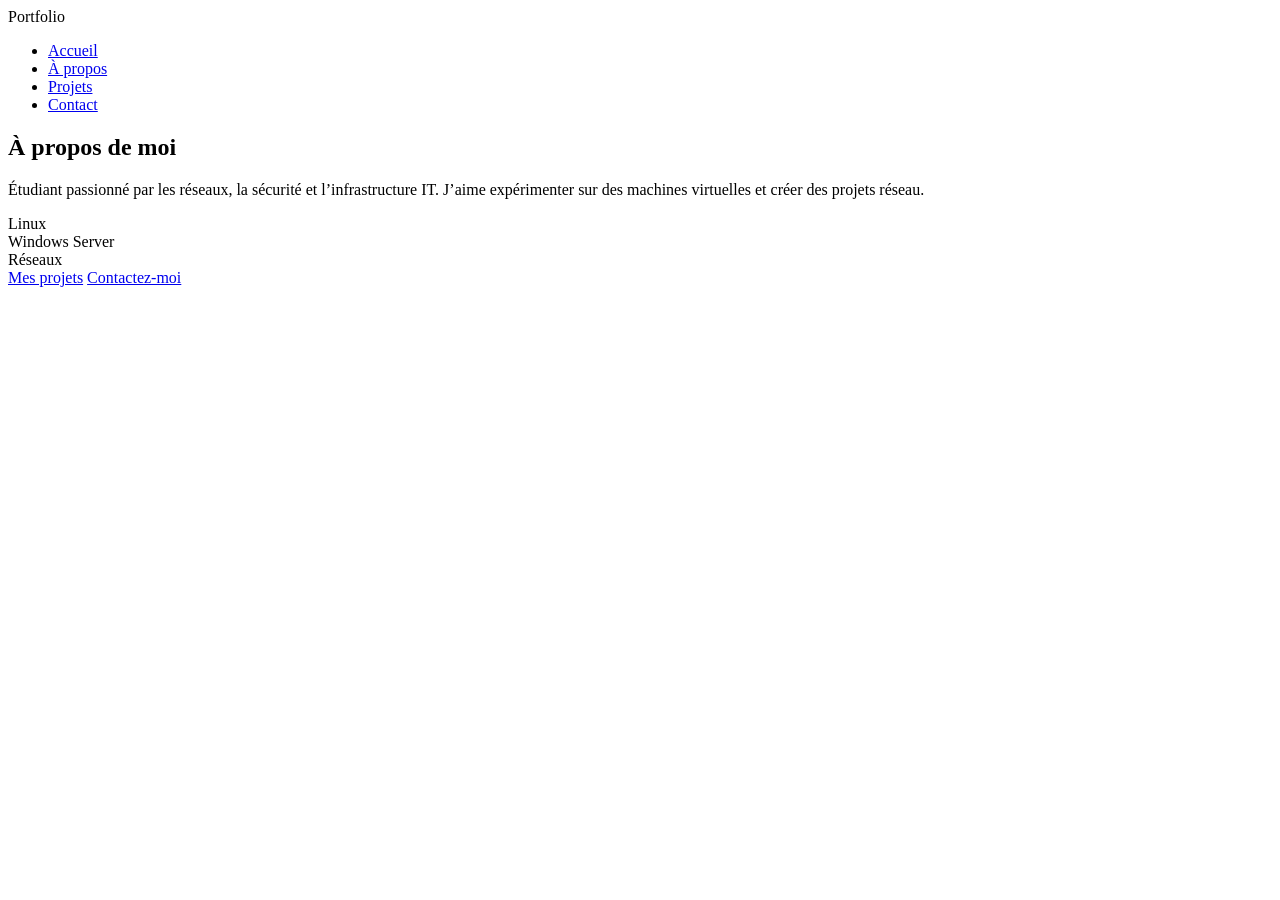
==== about.html @ 449d806c "Update about.html" ====
<!DOCTYPE html>
<html lang="fr">
<head>
  <meta charset="UTF-8">
  <meta name="viewport" content="width=device-width, initial-scale=1.0">
  <title>À propos - Hénoc Alan OGANDAGA</title>
  <link rel="stylesheet" href="css/style.css">
</head>
<body>
  <header>
    <nav>
      <div class="logo">Portfolio</div>
      <ul>
        <li><a href="index.html">Accueil</a></li>
        <li><a href="about.html" class="active">À propos</a></li>
        <li><a href="projects.html">Projets</a></li>
        <li><a href="contact.html">Contact</a></li>
      </ul>
    </nav>
  </header>

  <section class="about">
    <div class="about-text">
      <h1>À propos de moi</h1>
      <p>Étudiant passionné par les réseaux, la sécurité et l’infrastructure IT. J’aime expérimenter sur des machines virtuelles et créer des projets réseau.</p>
      <div class="skills">
        <div class="skill"><span>Linux</span><div class="bar"><div style="width: 90%;"></div></div></div>
        <div class="skill"><span>Windows Server</span><div class="bar"><div style="width: 85%;"></div></div></div>
        <div class="skill"><span>Réseaux</span><div class="bar"><div style="width: 95%;"></div></div></div>
      </div>
      <div class="hero-buttons">
        <a href="projects.html" class="btn-outline">Mes projets</a>
        <a href="contact.html" class="btn">Contactez-moi</a>
      </div>
    </div>
  </section>
</body>
</html>
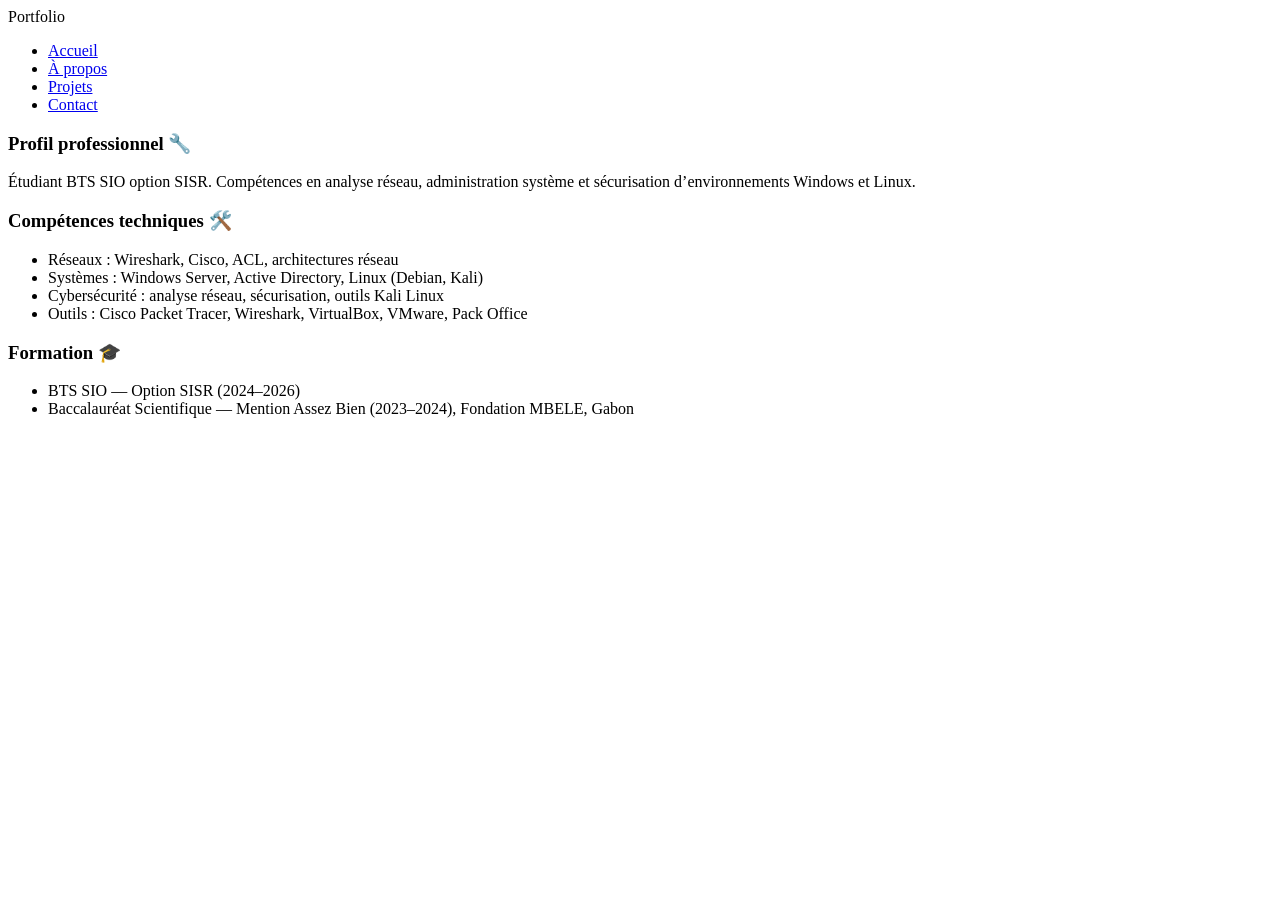
==== commit 18775559: "Update about.html" ====
--- a/about.html
+++ b/about.html
@@ -7,32 +7,41 @@
   <link rel="stylesheet" href="css/style.css">
 </head>
 <body>
-  <header>
-    <nav>
-      <div class="logo">Portfolio</div>
-      <ul>
-        <li><a href="index.html">Accueil</a></li>
-        <li><a href="about.html" class="active">À propos</a></li>
-        <li><a href="projects.html">Projets</a></li>
-        <li><a href="contact.html">Contact</a></li>
-      </ul>
-    </nav>
-  </header>
 
-  <section class="about">
-    <div class="about-text">
-      <h1>À propos de moi</h1>
-      <p>Étudiant passionné par les réseaux, la sécurité et l’infrastructure IT. J’aime expérimenter sur des machines virtuelles et créer des projets réseau.</p>
-      <div class="skills">
-        <div class="skill"><span>Linux</span><div class="bar"><div style="width: 90%;"></div></div></div>
-        <div class="skill"><span>Windows Server</span><div class="bar"><div style="width: 85%;"></div></div></div>
-        <div class="skill"><span>Réseaux</span><div class="bar"><div style="width: 95%;"></div></div></div>
-      </div>
-      <div class="hero-buttons">
-        <a href="projects.html" class="btn-outline">Mes projets</a>
-        <a href="contact.html" class="btn">Contactez-moi</a>
-      </div>
-    </div>
-  </section>
+<header>
+  <nav>
+    <div class="logo">Portfolio</div>
+    <ul>
+      <li><a href="index.html">Accueil</a></li>
+      <li><a href="about.html" class="active">À propos</a></li>
+      <li><a href="projects.html">Projets</a></li>
+      <li><a href="contact.html">Contact</a></li>
+    </ul>
+  </nav>
+</header>
+
+<section class="info-blocks">
+  <div class="block">
+    <h3>Profil professionnel 🔧</h3>
+    <p>Étudiant BTS SIO option SISR. Compétences en analyse réseau, administration système et sécurisation d’environnements Windows et Linux.</p>
+  </div>
+  <div class="block">
+    <h3>Compétences techniques 🛠️</h3>
+    <ul>
+      <li>Réseaux : Wireshark, Cisco, ACL, architectures réseau</li>
+      <li>Systèmes : Windows Server, Active Directory, Linux (Debian, Kali)</li>
+      <li>Cybersécurité : analyse réseau, sécurisation, outils Kali Linux</li>
+      <li>Outils : Cisco Packet Tracer, Wireshark, VirtualBox, VMware, Pack Office</li>
+    </ul>
+  </div>
+  <div class="block">
+    <h3>Formation 🎓</h3>
+    <ul>
+      <li>BTS SIO — Option SISR (2024–2026)</li>
+      <li>Baccalauréat Scientifique — Mention Assez Bien (2023–2024), Fondation MBELE, Gabon</li>
+    </ul>
+  </div>
+</section>
+
 </body>
 </html>
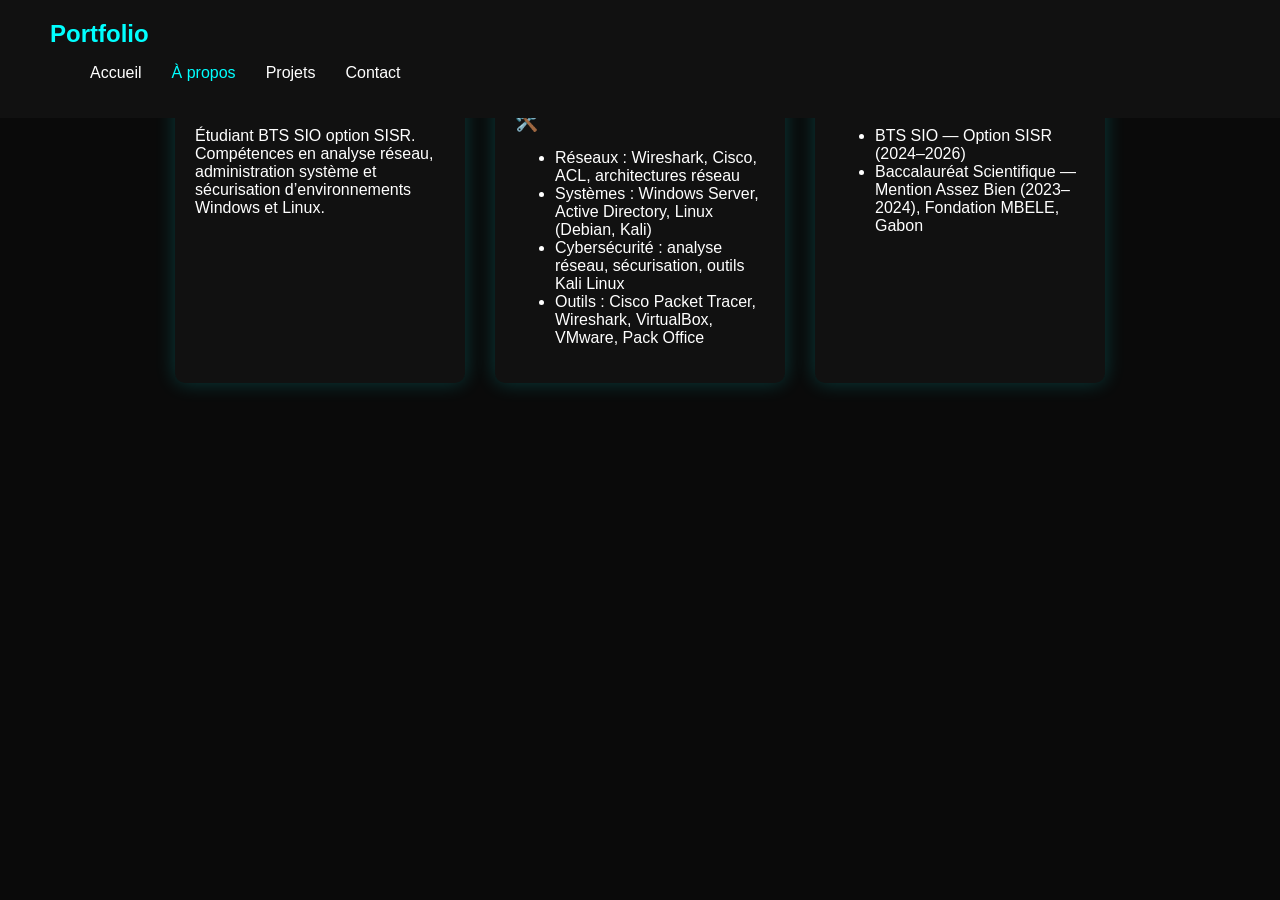
==== commit 3f58d460: "Update about.html" ====
--- a/about.html
+++ b/about.html
@@ -4,7 +4,7 @@
   <meta charset="UTF-8">
   <meta name="viewport" content="width=device-width, initial-scale=1.0">
   <title>À propos - Hénoc Alan OGANDAGA</title>
-  <link rel="stylesheet" href="css/style.css">
+  <link rel="stylesheet" href="style.css">
 </head>
 <body>
 
--- a/style.css
+++ b/style.css
@@ -0,0 +1,152 @@
+/* Général */
+body {
+  margin: 0;
+  font-family: 'Montserrat', sans-serif;
+  background: #0a0a0a;
+  color: #fff;
+}
+
+/* Header */
+header {
+  position: fixed;
+  width: 100%;
+  top: 0;
+  background: #111;
+  display: flex;
+  justify-content: space-between;
+  align-items: center;
+  padding: 20px 50px;
+  z-index: 1000;
+}
+
+header .logo {
+  font-size: 1.5em;
+  font-weight: bold;
+  color: #00ffff;
+}
+
+header nav ul {
+  list-style: none;
+  display: flex;
+  gap: 30px;
+}
+
+header nav ul li a {
+  color: #fff;
+  text-decoration: none;
+  font-weight: 500;
+}
+
+header nav ul li a.active,
+header nav ul li a:hover {
+  color: #00ffff;
+}
+
+/* Hero */
+.hero {
+  display: flex;
+  justify-content: center;
+  align-items: center;
+  height: 80vh;
+  text-align: center;
+}
+
+.hero-text h1 {
+  font-size: 3em;
+  margin-bottom: 15px;
+  color: #00ffff;
+}
+
+.hero-buttons a {
+  padding: 12px 25px;
+  margin: 5px;
+  border-radius: 5px;
+  font-weight: bold;
+  text-decoration: none;
+  transition: transform 0.3s, background 0.3s;
+}
+
+.btn {
+  background: #00ffff;
+  color: #0a0a0a;
+}
+
+.btn:hover {
+  transform: scale(1.1);
+  background: #00cccc;
+}
+
+.btn-outline {
+  border: 2px solid #00ffff;
+  color: #00ffff;
+}
+
+.btn-outline:hover {
+  transform: scale(1.1);
+  background: #002222;
+}
+
+/* Blocs */
+.info-blocks {
+  display: flex;
+  flex-wrap: wrap;
+  justify-content: center;
+  gap: 30px;
+  padding: 50px;
+}
+
+.block {
+  background: #111;
+  width: 250px;
+  padding: 20px;
+  border-radius: 10px;
+  box-shadow: 0 0 20px #00ffff33;
+  transition: transform 0.3s, box-shadow 0.3s;
+}
+
+.block:hover {
+  transform: translateY(-10px);
+  box-shadow: 0 0 30px #00ffff66;
+}
+
+.block h3 {
+  color: #00ffff;
+  margin-bottom: 10px;
+}
+
+/* Cartes projets */
+.projects-preview {
+  text-align: center;
+  padding: 50px;
+}
+
+.project-cards {
+  display: flex;
+  justify-content: center;
+  flex-wrap: wrap;
+  gap: 30px;
+  margin-top: 30px;
+}
+
+.card {
+  background: #111;
+  width: 220px;
+  height: 120px;
+  display: flex;
+  align-items: center;
+  justify-content: center;
+  text-align: center;
+  border-radius: 10px;
+  box-shadow: 0 0 20px #00ffff33;
+  transition: transform 0.3s, box-shadow 0.3s;
+}
+
+.card:hover {
+  transform: translateY(-10px);
+  box-shadow: 0 0 30px #00ffff66;
+}
+
+.card h3 {
+  color: #00ffff;
+  margin: 0 5px;
+}
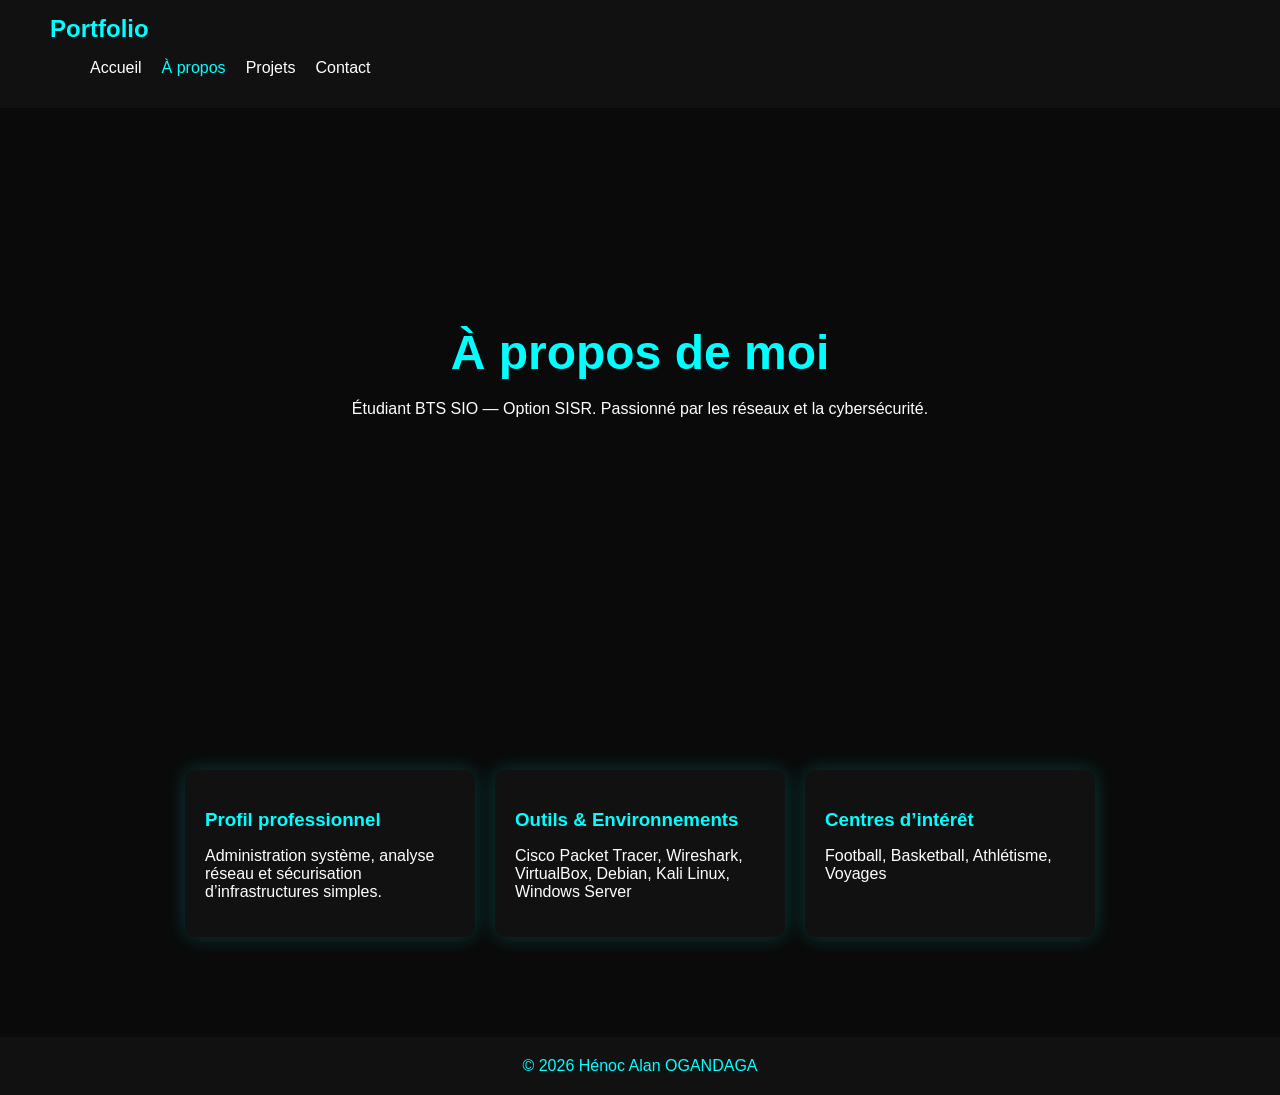
==== commit 0f645f34: "Update about.html" ====
--- a/about.html
+++ b/about.html
@@ -3,7 +3,7 @@
 <head>
   <meta charset="UTF-8">
   <meta name="viewport" content="width=device-width, initial-scale=1.0">
-  <title>À propos - Hénoc Alan OGANDAGA</title>
+  <title>À propos - Portfolio</title>
   <link rel="stylesheet" href="style.css">
 </head>
 <body>
@@ -20,28 +20,31 @@
   </nav>
 </header>
 
-<section class="info-blocks">
-  <div class="block">
-    <h3>Profil professionnel 🔧</h3>
-    <p>Étudiant BTS SIO option SISR. Compétences en analyse réseau, administration système et sécurisation d’environnements Windows et Linux.</p>
-  </div>
-  <div class="block">
-    <h3>Compétences techniques 🛠️</h3>
-    <ul>
-      <li>Réseaux : Wireshark, Cisco, ACL, architectures réseau</li>
-      <li>Systèmes : Windows Server, Active Directory, Linux (Debian, Kali)</li>
-      <li>Cybersécurité : analyse réseau, sécurisation, outils Kali Linux</li>
-      <li>Outils : Cisco Packet Tracer, Wireshark, VirtualBox, VMware, Pack Office</li>
-    </ul>
-  </div>
-  <div class="block">
-    <h3>Formation 🎓</h3>
-    <ul>
-      <li>BTS SIO — Option SISR (2024–2026)</li>
-      <li>Baccalauréat Scientifique — Mention Assez Bien (2023–2024), Fondation MBELE, Gabon</li>
-    </ul>
+<section class="hero">
+  <div>
+    <h1>À propos de moi</h1>
+    <p>Étudiant BTS SIO — Option SISR. Passionné par les réseaux et la cybersécurité.</p>
   </div>
 </section>
 
+<section class="info-blocks">
+  <div class="block">
+    <h3>Profil professionnel</h3>
+    <p>Administration système, analyse réseau et sécurisation d’infrastructures simples.</p>
+  </div>
+  <div class="block">
+    <h3>Outils & Environnements</h3>
+    <p>Cisco Packet Tracer, Wireshark, VirtualBox, Debian, Kali Linux, Windows Server</p>
+  </div>
+  <div class="block">
+    <h3>Centres d’intérêt</h3>
+    <p>Football, Basketball, Athlétisme, Voyages</p>
+  </div>
+</section>
+
+<footer>
+  © 2026 Hénoc Alan OGANDAGA
+</footer>
+
 </body>
 </html>
--- a/style.css
+++ b/style.css
@@ -1,3 +1,5 @@
+/* === style.css === */
+
 /* Général */
 body {
   margin: 0;
@@ -5,6 +7,8 @@
   background: #0a0a0a;
   color: #fff;
 }
+
+a { text-decoration: none; }
 
 /* Header */
 header {
@@ -15,7 +19,7 @@
   display: flex;
   justify-content: space-between;
   align-items: center;
-  padding: 20px 50px;
+  padding: 15px 50px;
   z-index: 1000;
 }
 
@@ -28,12 +32,11 @@
 header nav ul {
   list-style: none;
   display: flex;
-  gap: 30px;
+  gap: 20px;
 }
 
 header nav ul li a {
   color: #fff;
-  text-decoration: none;
   font-weight: 500;
 }
 
@@ -51,19 +54,19 @@
   text-align: center;
 }
 
-.hero-text h1 {
+.hero h1 {
   font-size: 3em;
-  margin-bottom: 15px;
   color: #00ffff;
+  margin-bottom: 20px;
 }
 
 .hero-buttons a {
+  display: inline-block;
   padding: 12px 25px;
   margin: 5px;
   border-radius: 5px;
   font-weight: bold;
-  text-decoration: none;
-  transition: transform 0.3s, background 0.3s;
+  transition: transform 0.2s;
 }
 
 .btn {
@@ -71,28 +74,22 @@
   color: #0a0a0a;
 }
 
-.btn:hover {
-  transform: scale(1.1);
-  background: #00cccc;
-}
-
 .btn-outline {
   border: 2px solid #00ffff;
   color: #00ffff;
 }
 
-.btn-outline:hover {
+.btn:hover, .btn-outline:hover {
   transform: scale(1.1);
-  background: #002222;
 }
 
-/* Blocs */
+/* Info blocks */
 .info-blocks {
   display: flex;
   flex-wrap: wrap;
   justify-content: center;
-  gap: 30px;
-  padding: 50px;
+  gap: 20px;
+  padding: 50px 20px 100px 20px;
 }
 
 .block {
@@ -104,49 +101,20 @@
   transition: transform 0.3s, box-shadow 0.3s;
 }
 
+.block h3 {
+  color: #00ffff;
+  margin-bottom: 10px;
+}
+
 .block:hover {
   transform: translateY(-10px);
   box-shadow: 0 0 30px #00ffff66;
 }
 
-.block h3 {
+/* Footer */
+footer {
+  text-align: center;
+  padding: 20px;
+  background: #111;
   color: #00ffff;
-  margin-bottom: 10px;
 }
-
-/* Cartes projets */
-.projects-preview {
-  text-align: center;
-  padding: 50px;
-}
-
-.project-cards {
-  display: flex;
-  justify-content: center;
-  flex-wrap: wrap;
-  gap: 30px;
-  margin-top: 30px;
-}
-
-.card {
-  background: #111;
-  width: 220px;
-  height: 120px;
-  display: flex;
-  align-items: center;
-  justify-content: center;
-  text-align: center;
-  border-radius: 10px;
-  box-shadow: 0 0 20px #00ffff33;
-  transition: transform 0.3s, box-shadow 0.3s;
-}
-
-.card:hover {
-  transform: translateY(-10px);
-  box-shadow: 0 0 30px #00ffff66;
-}
-
-.card h3 {
-  color: #00ffff;
-  margin: 0 5px;
-}
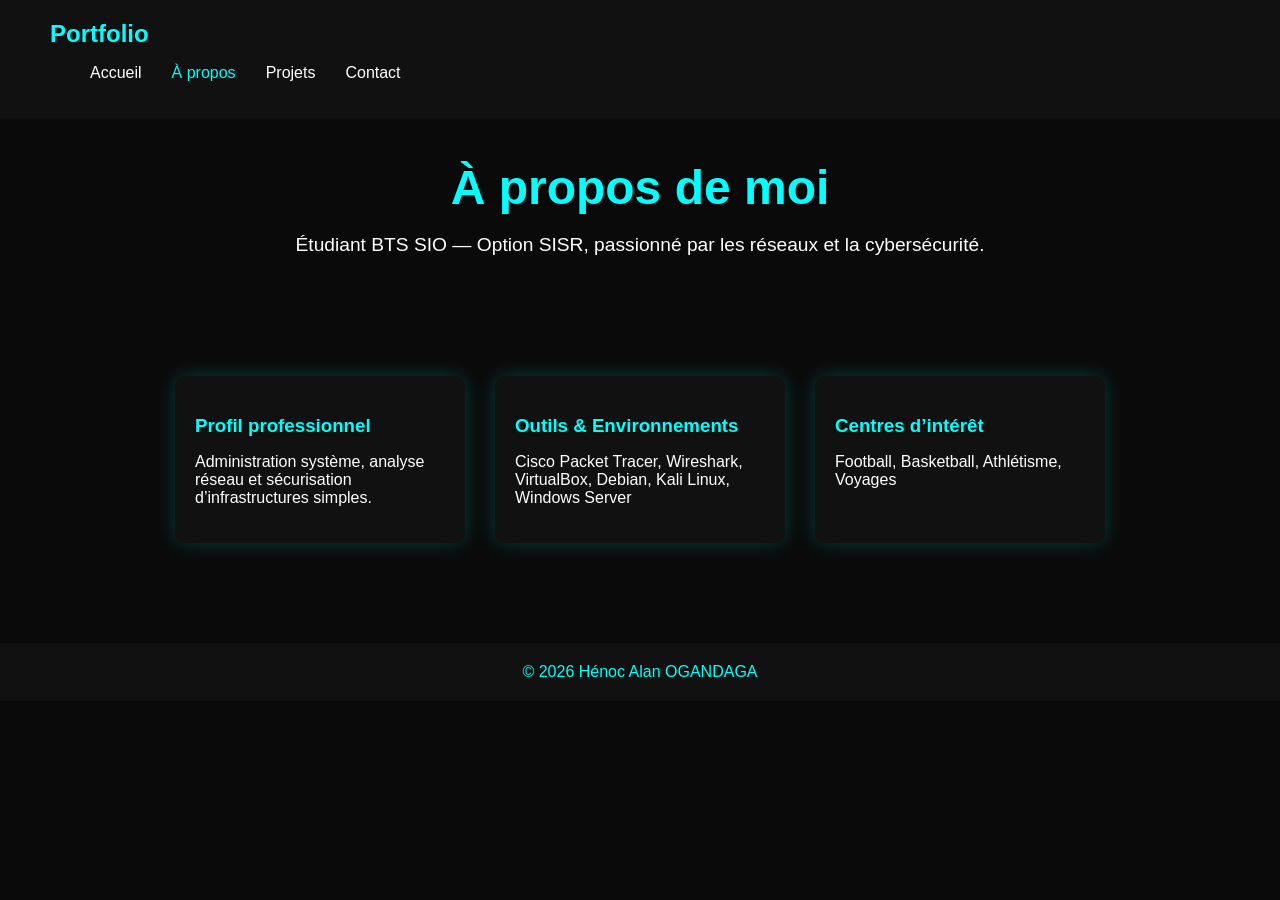
==== commit f5ea4878: "Update about.html" ====
--- a/about.html
+++ b/about.html
@@ -23,7 +23,7 @@
 <section class="hero">
   <div>
     <h1>À propos de moi</h1>
-    <p>Étudiant BTS SIO — Option SISR. Passionné par les réseaux et la cybersécurité.</p>
+    <p>Étudiant BTS SIO — Option SISR, passionné par les réseaux et la cybersécurité.</p>
   </div>
 </section>
 
--- a/style.css
+++ b/style.css
@@ -1,4 +1,4 @@
-/* === style.css === */
+/* === style.css complet et fonctionnel === */
 
 /* Général */
 body {
@@ -19,7 +19,7 @@
   display: flex;
   justify-content: space-between;
   align-items: center;
-  padding: 15px 50px;
+  padding: 20px 50px;
   z-index: 1000;
 }
 
@@ -32,7 +32,7 @@
 header nav ul {
   list-style: none;
   display: flex;
-  gap: 20px;
+  gap: 30px;
 }
 
 header nav ul li a {
@@ -48,25 +48,31 @@
 /* Hero */
 .hero {
   display: flex;
+  flex-direction: column;
   justify-content: center;
   align-items: center;
-  height: 80vh;
   text-align: center;
+  padding: 120px 20px 50px 20px;
 }
 
 .hero h1 {
   font-size: 3em;
   color: #00ffff;
+  margin-bottom: 15px;
+}
+
+.hero p {
+  font-size: 1.2em;
   margin-bottom: 20px;
 }
 
 .hero-buttons a {
   display: inline-block;
+  margin: 5px;
   padding: 12px 25px;
-  margin: 5px;
   border-radius: 5px;
   font-weight: bold;
-  transition: transform 0.2s;
+  transition: transform 0.2s, box-shadow 0.2s;
 }
 
 .btn {
@@ -80,15 +86,16 @@
 }
 
 .btn:hover, .btn-outline:hover {
-  transform: scale(1.1);
+  transform: translateY(-3px);
+  box-shadow: 0 0 15px #00ffff88;
 }
 
-/* Info blocks */
+/* Info Blocks */
 .info-blocks {
   display: flex;
   flex-wrap: wrap;
   justify-content: center;
-  gap: 20px;
+  gap: 30px;
   padding: 50px 20px 100px 20px;
 }
 
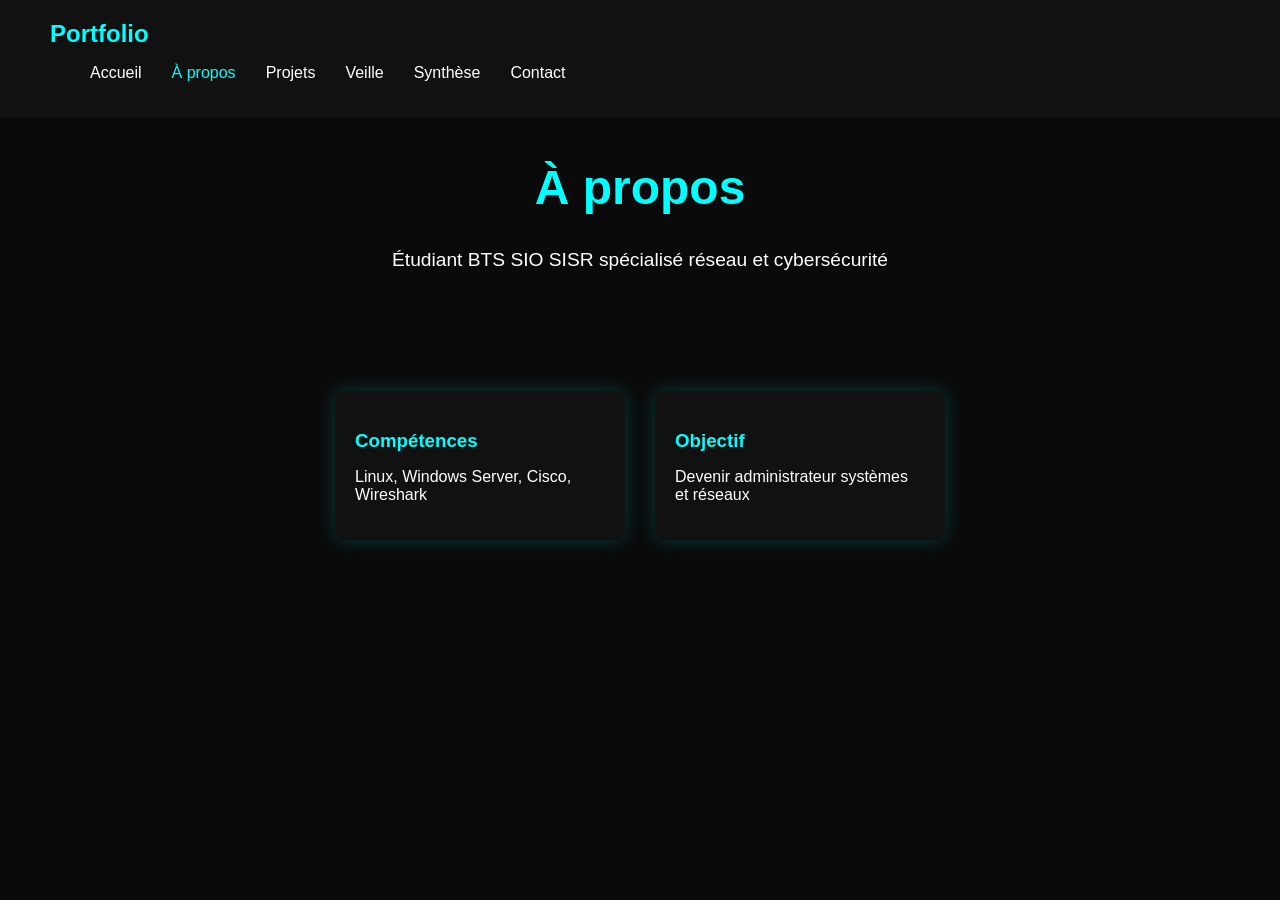
==== commit 724ba2ff: "Update about.html" ====
--- a/about.html
+++ b/about.html
@@ -1,50 +1,42 @@
 <!DOCTYPE html>
 <html lang="fr">
 <head>
-  <meta charset="UTF-8">
-  <meta name="viewport" content="width=device-width, initial-scale=1.0">
-  <title>À propos - Portfolio</title>
-  <link rel="stylesheet" href="style.css">
+<meta charset="UTF-8">
+<title>À propos</title>
+<link rel="stylesheet" href="style.css">
 </head>
 <body>
 
 <header>
-  <nav>
-    <div class="logo">Portfolio</div>
-    <ul>
-      <li><a href="index.html">Accueil</a></li>
-      <li><a href="about.html" class="active">À propos</a></li>
-      <li><a href="projects.html">Projets</a></li>
-      <li><a href="contact.html">Contact</a></li>
-    </ul>
-  </nav>
+<nav>
+<div class="logo">Portfolio</div>
+<ul>
+<li><a href="index.html">Accueil</a></li>
+<li><a href="about.html" class="active">À propos</a></li>
+<li><a href="projects.html">Projets</a></li>
+<li><a href="veille.html">Veille</a></li>
+<li><a href="synthese.html">Synthèse</a></li>
+<li><a href="contact.html">Contact</a></li>
+</ul>
+</nav>
 </header>
 
 <section class="hero">
-  <div>
-    <h1>À propos de moi</h1>
-    <p>Étudiant BTS SIO — Option SISR, passionné par les réseaux et la cybersécurité.</p>
-  </div>
+<h1>À propos</h1>
+<p>Étudiant BTS SIO SISR spécialisé réseau et cybersécurité</p>
 </section>
 
 <section class="info-blocks">
-  <div class="block">
-    <h3>Profil professionnel</h3>
-    <p>Administration système, analyse réseau et sécurisation d’infrastructures simples.</p>
-  </div>
-  <div class="block">
-    <h3>Outils & Environnements</h3>
-    <p>Cisco Packet Tracer, Wireshark, VirtualBox, Debian, Kali Linux, Windows Server</p>
-  </div>
-  <div class="block">
-    <h3>Centres d’intérêt</h3>
-    <p>Football, Basketball, Athlétisme, Voyages</p>
-  </div>
+<div class="block">
+<h3>Compétences</h3>
+<p>Linux, Windows Server, Cisco, Wireshark</p>
+</div>
+
+<div class="block">
+<h3>Objectif</h3>
+<p>Devenir administrateur systèmes et réseaux</p>
+</div>
 </section>
-
-<footer>
-  © 2026 Hénoc Alan OGANDAGA
-</footer>
 
 </body>
 </html>
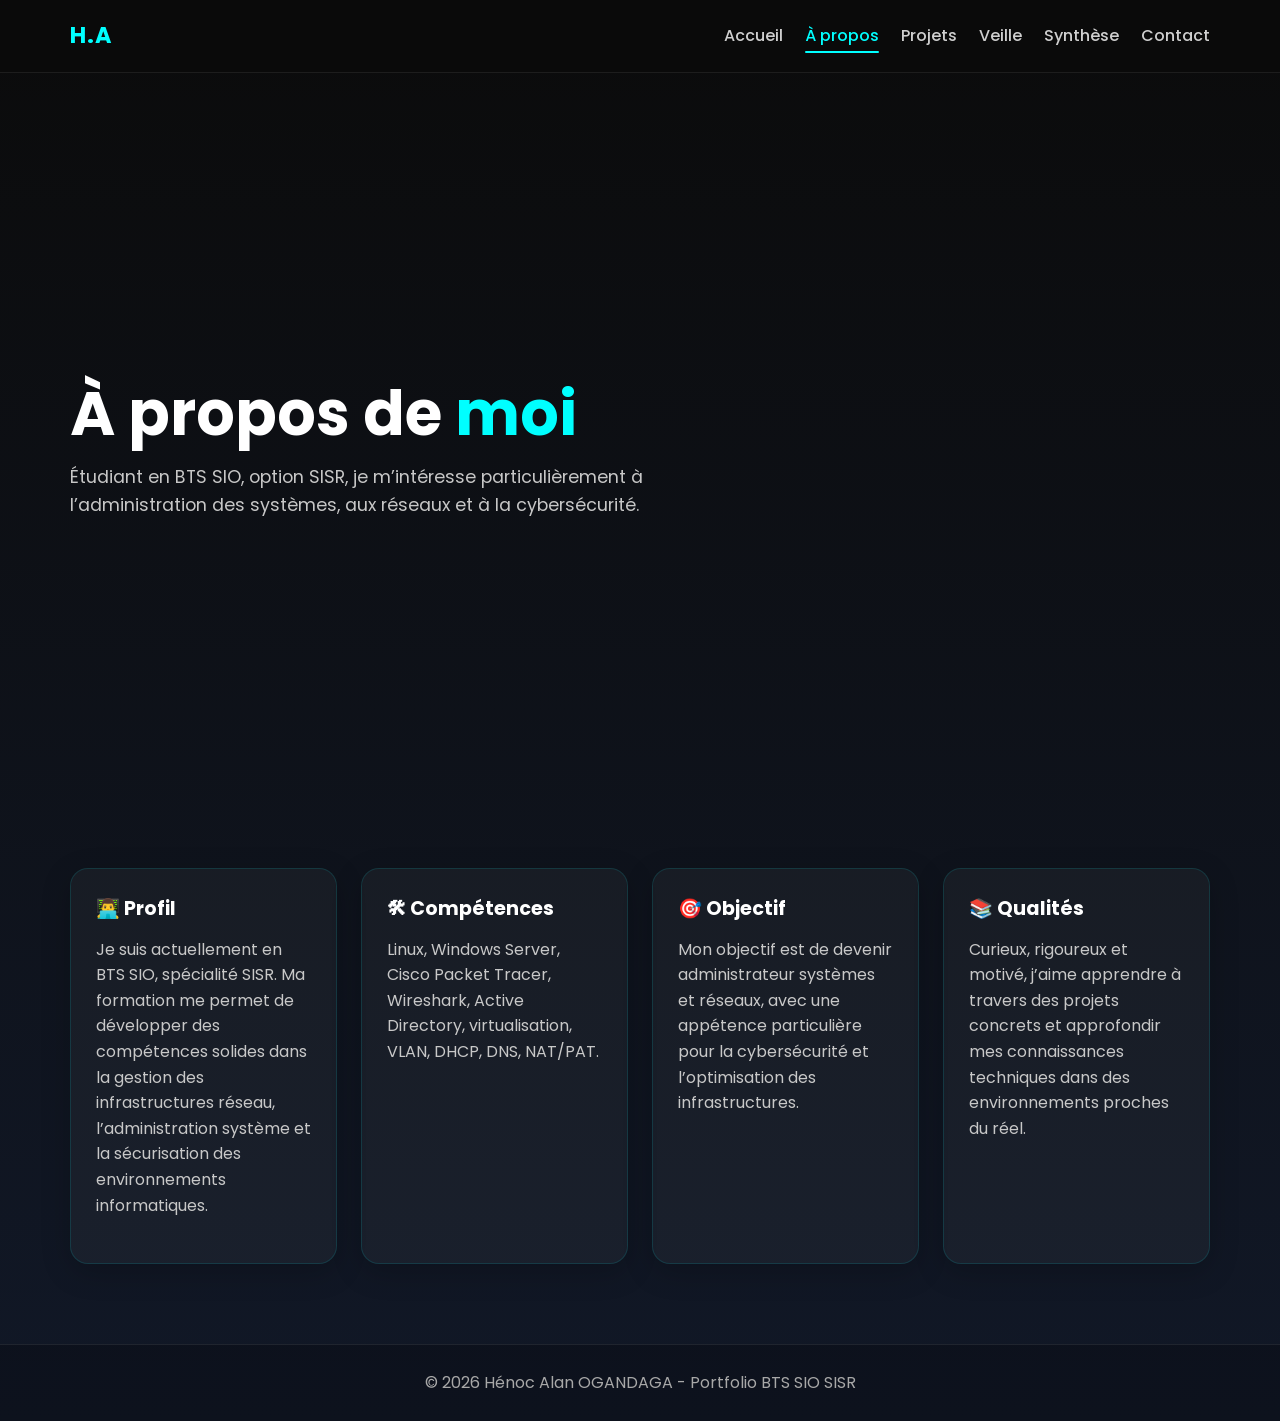
==== commit 027001c5: "Update about.html" ====
--- a/about.html
+++ b/about.html
@@ -1,42 +1,74 @@
 <!DOCTYPE html>
 <html lang="fr">
 <head>
-<meta charset="UTF-8">
-<title>À propos</title>
-<link rel="stylesheet" href="style.css">
+  <meta charset="UTF-8">
+  <meta name="viewport" content="width=device-width, initial-scale=1.0">
+  <title>À propos - Hénoc Alan OGANDAGA</title>
+  <link rel="stylesheet" href="style.css">
+  <link href="https://fonts.googleapis.com/css2?family=Poppins:wght@400;500;600;700&display=swap" rel="stylesheet">
 </head>
 <body>
 
-<header>
-<nav>
-<div class="logo">Portfolio</div>
-<ul>
-<li><a href="index.html">Accueil</a></li>
-<li><a href="about.html" class="active">À propos</a></li>
-<li><a href="projects.html">Projets</a></li>
-<li><a href="veille.html">Veille</a></li>
-<li><a href="synthese.html">Synthèse</a></li>
-<li><a href="contact.html">Contact</a></li>
-</ul>
-</nav>
-</header>
+  <header>
+    <nav>
+      <div class="logo">H.A</div>
+      <ul>
+        <li><a href="index.html">Accueil</a></li>
+        <li><a href="about.html" class="active">À propos</a></li>
+        <li><a href="projects.html">Projets</a></li>
+        <li><a href="veille.html">Veille</a></li>
+        <li><a href="synthese.html">Synthèse</a></li>
+        <li><a href="contact.html">Contact</a></li>
+      </ul>
+    </nav>
+  </header>
 
-<section class="hero">
-<h1>À propos</h1>
-<p>Étudiant BTS SIO SISR spécialisé réseau et cybersécurité</p>
-</section>
+  <section class="hero">
+    <h1>À propos de <span>moi</span></h1>
+    <p>
+      Étudiant en BTS SIO, option SISR, je m’intéresse particulièrement à l’administration
+      des systèmes, aux réseaux et à la cybersécurité.
+    </p>
+  </section>
 
-<section class="info-blocks">
-<div class="block">
-<h3>Compétences</h3>
-<p>Linux, Windows Server, Cisco, Wireshark</p>
-</div>
+  <section class="info-blocks">
+    <div class="block">
+      <h3>👨‍💻 Profil</h3>
+      <p>
+        Je suis actuellement en BTS SIO, spécialité SISR. Ma formation me permet de développer
+        des compétences solides dans la gestion des infrastructures réseau, l’administration
+        système et la sécurisation des environnements informatiques.
+      </p>
+    </div>
 
-<div class="block">
-<h3>Objectif</h3>
-<p>Devenir administrateur systèmes et réseaux</p>
-</div>
-</section>
+    <div class="block">
+      <h3>🛠 Compétences</h3>
+      <p>
+        Linux, Windows Server, Cisco Packet Tracer, Wireshark, Active Directory,
+        virtualisation, VLAN, DHCP, DNS, NAT/PAT.
+      </p>
+    </div>
+
+    <div class="block">
+      <h3>🎯 Objectif</h3>
+      <p>
+        Mon objectif est de devenir administrateur systèmes et réseaux, avec une appétence
+        particulière pour la cybersécurité et l’optimisation des infrastructures.
+      </p>
+    </div>
+
+    <div class="block">
+      <h3>📚 Qualités</h3>
+      <p>
+        Curieux, rigoureux et motivé, j’aime apprendre à travers des projets concrets
+        et approfondir mes connaissances techniques dans des environnements proches du réel.
+      </p>
+    </div>
+  </section>
+
+  <footer>
+    © 2026 Hénoc Alan OGANDAGA - Portfolio BTS SIO SISR
+  </footer>
 
 </body>
 </html>
--- a/style.css
+++ b/style.css
@@ -1,127 +1,234 @@
-/* === style.css complet et fonctionnel === */
-
-/* Général */
+* {
+  margin: 0;
+  padding: 0;
+  box-sizing: border-box;
+}
+
 body {
-  margin: 0;
-  font-family: 'Montserrat', sans-serif;
-  background: #0a0a0a;
-  color: #fff;
-}
-
-a { text-decoration: none; }
-
-/* Header */
+  font-family: 'Poppins', sans-serif;
+  background: linear-gradient(180deg, #0b0b0b 0%, #111827 100%);
+  color: white;
+  line-height: 1.6;
+}
+
+/* HEADER / NAV */
 header {
-  position: fixed;
-  width: 100%;
+  position: sticky;
   top: 0;
-  background: #111;
+  z-index: 1000;
+  background: rgba(11, 11, 11, 0.9);
+  backdrop-filter: blur(10px);
+  border-bottom: 1px solid rgba(255, 255, 255, 0.08);
+}
+
+nav {
+  max-width: 1200px;
+  margin: 0 auto;
+  padding: 18px 30px;
   display: flex;
   justify-content: space-between;
   align-items: center;
-  padding: 20px 50px;
-  z-index: 1000;
-}
-
-header .logo {
-  font-size: 1.5em;
-  font-weight: bold;
-  color: #00ffff;
-}
-
-header nav ul {
+}
+
+.logo {
+  font-size: 1.4rem;
+  font-weight: 700;
+  color: #00ffff;
+  letter-spacing: 1px;
+}
+
+nav ul {
   list-style: none;
   display: flex;
-  gap: 30px;
-}
-
-header nav ul li a {
-  color: #fff;
+  gap: 22px;
+  flex-wrap: wrap;
+}
+
+nav ul li a {
+  text-decoration: none;
+  color: #cfcfcf;
   font-weight: 500;
-}
-
-header nav ul li a.active,
-header nav ul li a:hover {
-  color: #00ffff;
-}
-
-/* Hero */
+  transition: 0.3s ease;
+  position: relative;
+}
+
+nav ul li a:hover,
+nav ul li a.active {
+  color: #00ffff;
+}
+
+nav ul li a.active::after,
+nav ul li a:hover::after {
+  content: "";
+  position: absolute;
+  left: 0;
+  bottom: -6px;
+  width: 100%;
+  height: 2px;
+  background: #00ffff;
+  border-radius: 2px;
+}
+
+/* HERO */
 .hero {
+  min-height: 85vh;
+  max-width: 1200px;
+  margin: 0 auto;
+  padding: 100px 30px 80px;
   display: flex;
   flex-direction: column;
   justify-content: center;
-  align-items: center;
-  text-align: center;
-  padding: 120px 20px 50px 20px;
 }
 
 .hero h1 {
-  font-size: 3em;
-  color: #00ffff;
+  font-size: 3.8rem;
+  line-height: 1.1;
   margin-bottom: 15px;
+  color: #ffffff;
+}
+
+.hero h1 span {
+  color: #00ffff;
 }
 
 .hero p {
-  font-size: 1.2em;
-  margin-bottom: 20px;
-}
-
-.hero-buttons a {
+  max-width: 700px;
+  font-size: 1.1rem;
+  color: #c7c7c7;
+  margin-bottom: 30px;
+}
+
+.hero-buttons {
+  display: flex;
+  gap: 15px;
+  flex-wrap: wrap;
+}
+
+/* BUTTONS */
+.btn,
+.btn-outline {
   display: inline-block;
-  margin: 5px;
-  padding: 12px 25px;
-  border-radius: 5px;
-  font-weight: bold;
-  transition: transform 0.2s, box-shadow 0.2s;
+  padding: 12px 24px;
+  border-radius: 10px;
+  text-decoration: none;
+  font-weight: 600;
+  transition: 0.3s ease;
 }
 
 .btn {
   background: #00ffff;
-  color: #0a0a0a;
+  color: #0b0b0b;
+  box-shadow: 0 0 18px rgba(0, 255, 255, 0.25);
+}
+
+.btn:hover {
+  transform: translateY(-2px);
+  background: #7affff;
 }
 
 .btn-outline {
-  border: 2px solid #00ffff;
-  color: #00ffff;
-}
-
-.btn:hover, .btn-outline:hover {
-  transform: translateY(-3px);
-  box-shadow: 0 0 15px #00ffff88;
-}
-
-/* Info Blocks */
+  border: 1px solid #00ffff;
+  color: #00ffff;
+  background: transparent;
+}
+
+.btn-outline:hover {
+  background: rgba(0, 255, 255, 0.08);
+  transform: translateY(-2px);
+}
+
+/* INFO BLOCKS */
 .info-blocks {
-  display: flex;
-  flex-wrap: wrap;
-  justify-content: center;
-  gap: 30px;
-  padding: 50px 20px 100px 20px;
+  max-width: 1200px;
+  margin: 0 auto;
+  padding: 30px 30px 80px;
+  display: grid;
+  grid-template-columns: repeat(4, 1fr);
+  gap: 24px;
 }
 
 .block {
-  background: #111;
-  width: 250px;
-  padding: 20px;
-  border-radius: 10px;
-  box-shadow: 0 0 20px #00ffff33;
-  transition: transform 0.3s, box-shadow 0.3s;
+  background: rgba(255, 255, 255, 0.04);
+  border: 1px solid rgba(0, 255, 255, 0.12);
+  border-radius: 18px;
+  padding: 25px;
+  transition: 0.3s ease;
+  box-shadow: 0 8px 30px rgba(0, 0, 0, 0.2);
+}
+
+.block:hover {
+  transform: translateY(-6px);
+  border-color: rgba(0, 255, 255, 0.35);
+  box-shadow: 0 10px 30px rgba(0, 255, 255, 0.12);
 }
 
 .block h3 {
-  color: #00ffff;
-  margin-bottom: 10px;
-}
-
-.block:hover {
-  transform: translateY(-10px);
-  box-shadow: 0 0 30px #00ffff66;
-}
-
-/* Footer */
+  font-size: 1.2rem;
+  margin-bottom: 12px;
+  color: #ffffff;
+}
+
+.block p {
+  color: #c8c8c8;
+  margin-bottom: 20px;
+  min-height: 50px;
+}
+
+/* FOOTER */
 footer {
   text-align: center;
-  padding: 20px;
-  background: #111;
-  color: #00ffff;
-}
+  padding: 25px 20px;
+  color: #a8a8a8;
+  border-top: 1px solid rgba(255, 255, 255, 0.08);
+  background: rgba(0, 0, 0, 0.25);
+}
+
+/* RESPONSIVE */
+@media (max-width: 992px) {
+  .info-blocks {
+    grid-template-columns: repeat(2, 1fr);
+  }
+
+  .hero h1 {
+    font-size: 3rem;
+  }
+}
+
+@media (max-width: 768px) {
+  nav {
+    flex-direction: column;
+    gap: 15px;
+  }
+
+  nav ul {
+    justify-content: center;
+    gap: 16px;
+  }
+
+  .hero {
+    padding: 80px 20px 60px;
+    text-align: center;
+    align-items: center;
+  }
+
+  .hero h1 {
+    font-size: 2.4rem;
+  }
+
+  .hero p {
+    font-size: 1rem;
+  }
+
+  .hero-buttons {
+    justify-content: center;
+  }
+
+  .info-blocks {
+    grid-template-columns: 1fr;
+    padding: 20px 20px 60px;
+  }
+
+  .block p {
+    min-height: auto;
+  }
+}
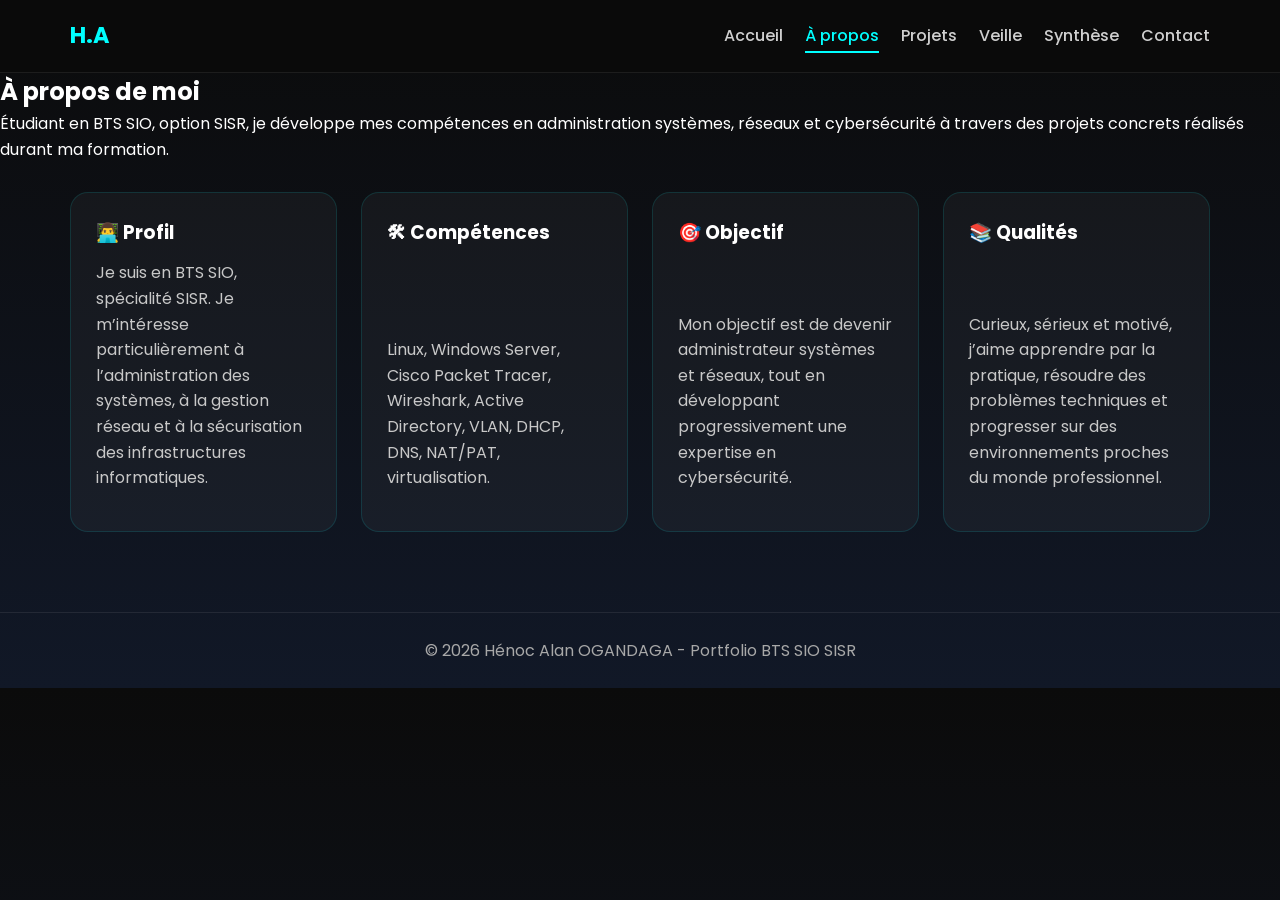
==== commit f37a31a3: "Update about.html" ====
--- a/about.html
+++ b/about.html
@@ -23,11 +23,11 @@
     </nav>
   </header>
 
-  <section class="hero">
+  <section class="page-hero">
     <h1>À propos de <span>moi</span></h1>
     <p>
-      Étudiant en BTS SIO, option SISR, je m’intéresse particulièrement à l’administration
-      des systèmes, aux réseaux et à la cybersécurité.
+      Étudiant en BTS SIO, option SISR, je développe mes compétences en administration systèmes,
+      réseaux et cybersécurité à travers des projets concrets réalisés durant ma formation.
     </p>
   </section>
 
@@ -35,33 +35,32 @@
     <div class="block">
       <h3>👨‍💻 Profil</h3>
       <p>
-        Je suis actuellement en BTS SIO, spécialité SISR. Ma formation me permet de développer
-        des compétences solides dans la gestion des infrastructures réseau, l’administration
-        système et la sécurisation des environnements informatiques.
+        Je suis en BTS SIO, spécialité SISR. Je m’intéresse particulièrement à l’administration
+        des systèmes, à la gestion réseau et à la sécurisation des infrastructures informatiques.
       </p>
     </div>
 
     <div class="block">
       <h3>🛠 Compétences</h3>
       <p>
-        Linux, Windows Server, Cisco Packet Tracer, Wireshark, Active Directory,
-        virtualisation, VLAN, DHCP, DNS, NAT/PAT.
+        Linux, Windows Server, Cisco Packet Tracer, Wireshark, Active Directory, VLAN,
+        DHCP, DNS, NAT/PAT, virtualisation.
       </p>
     </div>
 
     <div class="block">
       <h3>🎯 Objectif</h3>
       <p>
-        Mon objectif est de devenir administrateur systèmes et réseaux, avec une appétence
-        particulière pour la cybersécurité et l’optimisation des infrastructures.
+        Mon objectif est de devenir administrateur systèmes et réseaux, tout en développant
+        progressivement une expertise en cybersécurité.
       </p>
     </div>
 
     <div class="block">
       <h3>📚 Qualités</h3>
       <p>
-        Curieux, rigoureux et motivé, j’aime apprendre à travers des projets concrets
-        et approfondir mes connaissances techniques dans des environnements proches du réel.
+        Curieux, sérieux et motivé, j’aime apprendre par la pratique, résoudre des problèmes
+        techniques et progresser sur des environnements proches du monde professionnel.
       </p>
     </div>
   </section>
--- a/style.css
+++ b/style.css
@@ -1,9 +1,11 @@
+/* RESET */
 * {
   margin: 0;
   padding: 0;
   box-sizing: border-box;
 }
 
+/* BODY */
 body {
   font-family: 'Poppins', sans-serif;
   background: linear-gradient(180deg, #0b0b0b 0%, #111827 100%);
@@ -34,7 +36,6 @@
   font-size: 1.4rem;
   font-weight: 700;
   color: #00ffff;
-  letter-spacing: 1px;
 }
 
 nav ul {
@@ -66,7 +67,6 @@
   width: 100%;
   height: 2px;
   background: #00ffff;
-  border-radius: 2px;
 }
 
 /* HERO */
@@ -81,10 +81,8 @@
 }
 
 .hero h1 {
-  font-size: 3.8rem;
-  line-height: 1.1;
+  font-size: 3.5rem;
   margin-bottom: 15px;
-  color: #ffffff;
 }
 
 .hero h1 span {
@@ -98,13 +96,13 @@
   margin-bottom: 30px;
 }
 
+/* BUTTONS */
 .hero-buttons {
   display: flex;
   gap: 15px;
   flex-wrap: wrap;
 }
 
-/* BUTTONS */
 .btn,
 .btn-outline {
   display: inline-block;
@@ -122,22 +120,21 @@
 }
 
 .btn:hover {
+  background: #7affff;
   transform: translateY(-2px);
-  background: #7affff;
 }
 
 .btn-outline {
   border: 1px solid #00ffff;
   color: #00ffff;
-  background: transparent;
 }
 
 .btn-outline:hover {
-  background: rgba(0, 255, 255, 0.08);
+  background: rgba(0, 255, 255, 0.1);
   transform: translateY(-2px);
 }
 
-/* INFO BLOCKS */
+/* GRID / BLOCS */
 .info-blocks {
   max-width: 1200px;
   margin: 0 auto;
@@ -153,34 +150,74 @@
   border-radius: 18px;
   padding: 25px;
   transition: 0.3s ease;
-  box-shadow: 0 8px 30px rgba(0, 0, 0, 0.2);
+  display: flex;
+  flex-direction: column;
+  justify-content: space-between;
 }
 
 .block:hover {
   transform: translateY(-6px);
   border-color: rgba(0, 255, 255, 0.35);
-  box-shadow: 0 10px 30px rgba(0, 255, 255, 0.12);
 }
 
 .block h3 {
-  font-size: 1.2rem;
   margin-bottom: 12px;
-  color: #ffffff;
 }
 
 .block p {
   color: #c8c8c8;
+  margin-bottom: 15px;
+}
+
+/* CONTACT */
+.contact-link {
+  color: #00ffff;
+  text-decoration: none;
+  font-weight: 600;
+}
+
+.contact-link:hover {
+  text-decoration: underline;
+}
+
+/* VEILLE / PRESENTATION */
+.presentation-section {
+  max-width: 1200px;
+  margin: 0 auto;
+  padding: 10px 30px 80px;
+}
+
+.presentation-card {
+  background: rgba(255, 255, 255, 0.04);
+  border: 1px solid rgba(0, 255, 255, 0.12);
+  border-radius: 18px;
+  padding: 24px;
+}
+
+.presentation-card h2 {
   margin-bottom: 20px;
-  min-height: 50px;
+}
+
+.presentation-card iframe {
+  width: 100%;
+  min-height: 600px;
+  border-radius: 14px;
+  border: none;
+}
+
+.presentation-actions {
+  margin-top: 20px;
+  display: flex;
+  gap: 15px;
+  flex-wrap: wrap;
 }
 
 /* FOOTER */
 footer {
   text-align: center;
-  padding: 25px 20px;
+  padding: 25px;
   color: #a8a8a8;
   border-top: 1px solid rgba(255, 255, 255, 0.08);
-  background: rgba(0, 0, 0, 0.25);
 }
 
 /* RESPONSIVE */
@@ -190,7 +227,7 @@
   }
 
   .hero h1 {
-    font-size: 3rem;
+    font-size: 2.8rem;
   }
 }
 
@@ -202,33 +239,23 @@
 
   nav ul {
     justify-content: center;
-    gap: 16px;
   }
 
   .hero {
-    padding: 80px 20px 60px;
+    padding: 80px 20px;
     text-align: center;
     align-items: center;
   }
 
-  .hero h1 {
-    font-size: 2.4rem;
-  }
-
-  .hero p {
-    font-size: 1rem;
-  }
-
   .hero-buttons {
     justify-content: center;
   }
 
   .info-blocks {
     grid-template-columns: 1fr;
-    padding: 20px 20px 60px;
-  }
-
-  .block p {
-    min-height: auto;
-  }
-}
+  }
+
+  .presentation-card iframe {
+    min-height: 400px;
+  }
+}
